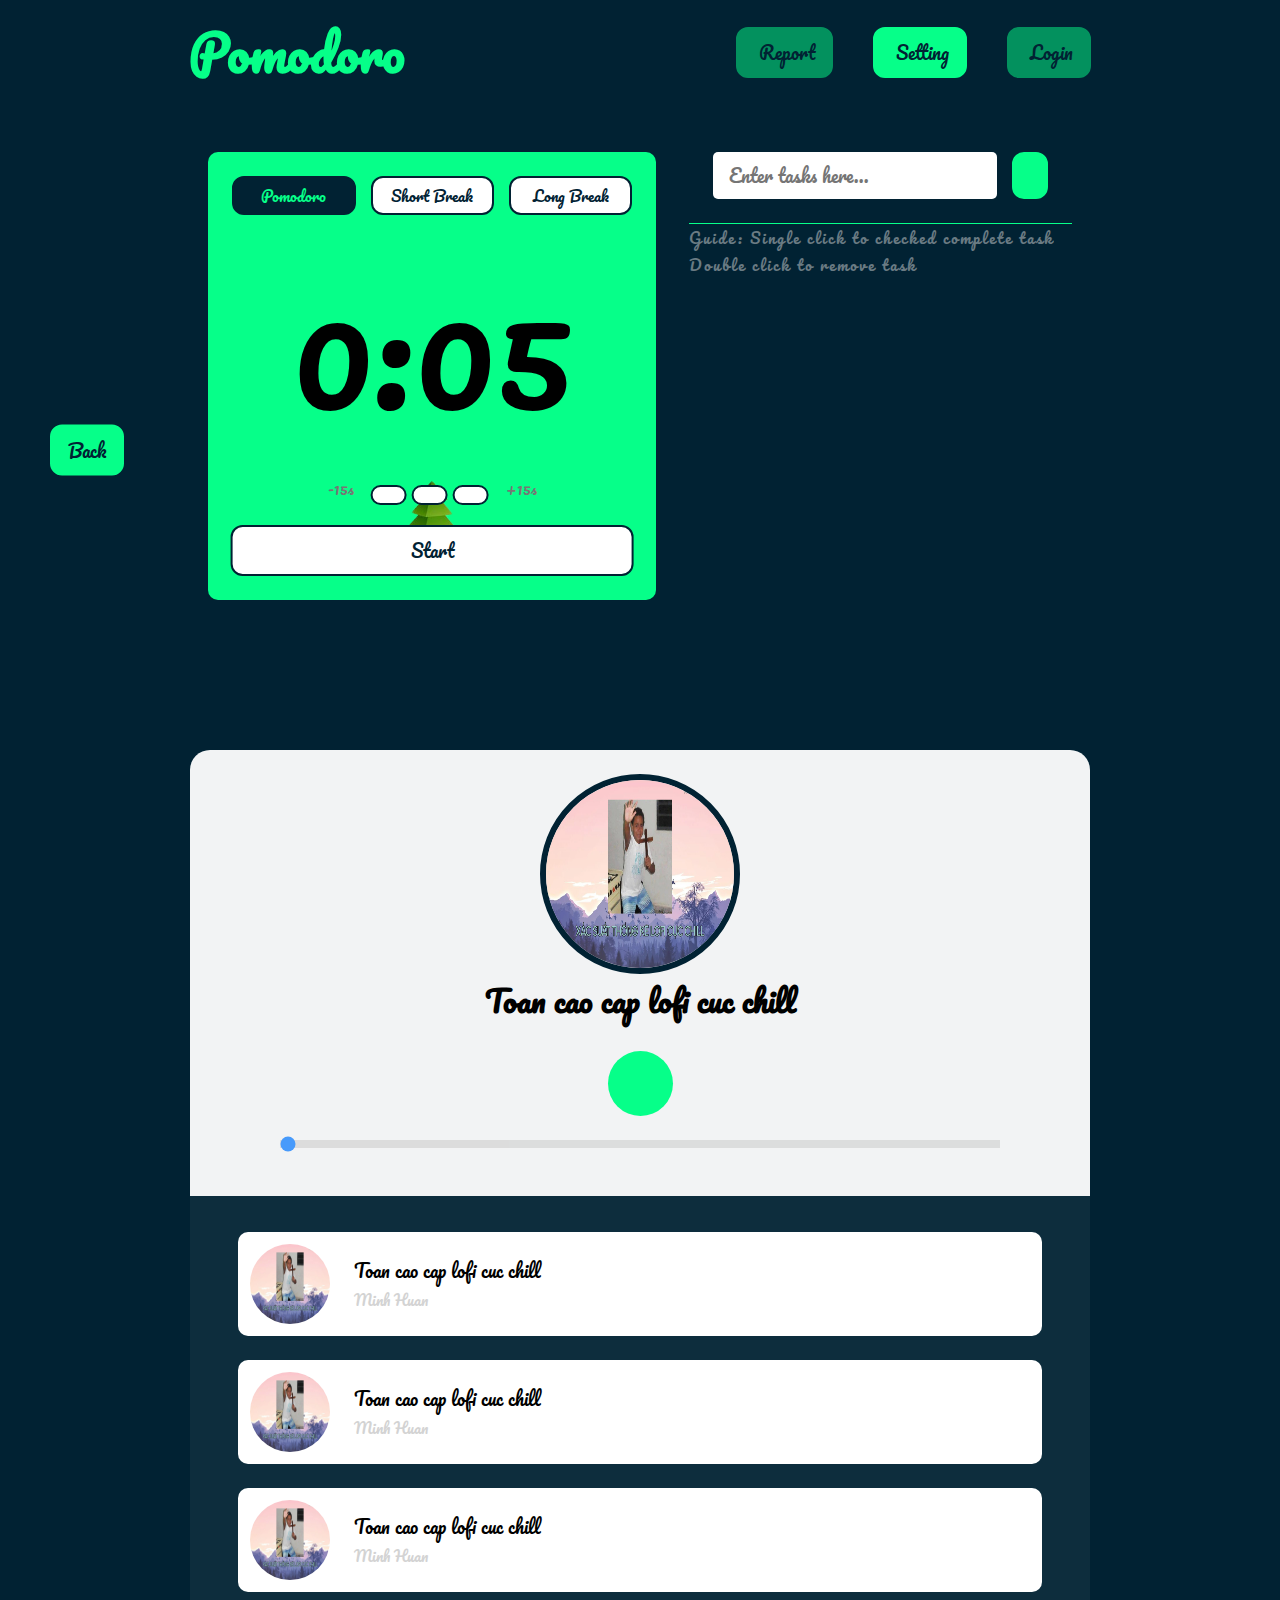
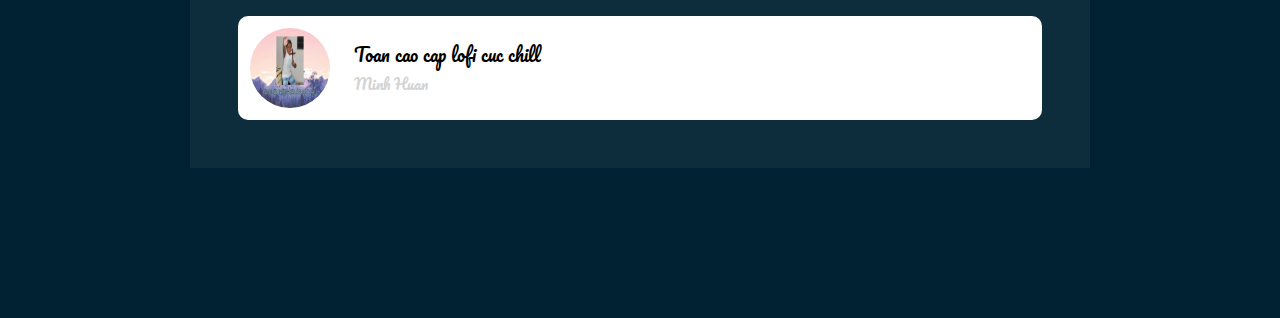
==== home.html @ ad9837d6 "first commit" ====
<!DOCTYPE html>
<html lang="en">

<head>
    <meta charset="UTF-8">
    <meta http-equiv="X-UA-Compatible" content="IE=edge">
    <meta name="viewport" content="width=device-width, initial-scale=1.0">
    <link rel="stylesheet" href="assets/css/base.css">
    <link rel="stylesheet" href="assets/css/home.css">
    <link rel="stylesheet" href="https://cdnjs.cloudflare.com/ajax/libs/font-awesome/6.4.0/css/all.min.css"
        integrity="sha512-iecdLmaskl7CVkqkXNQ/ZH/XLlvWZOJyj7Yy7tcenmpD1ypASozpmT/E0iPtmFIB46ZmdtAc9eNBvH0H/ZpiBw=="
        crossorigin="anonymous" referrerpolicy="no-referrer" />
    <title>Pomodoro</title>
</head>

<body>
    <div id="app">
        <div class="setting-section">
            <h1 class="app-heading">Pomodoro</h1>
            <ul class="setting-list">
                <li class="setting-item report-btn btn btn-primary coming-soon">
                    <i class="fa-solid fa-chart-simple"></i>
                    Report
                </li>
                <li class="setting-item setting-btn btn btn-primary">
                    <i class="fa-solid fa-gear"></i>
                    Setting
                </li>
                <li class="setting-item login-btn btn btn-primary coming-soon">
                    <i class="fa-solid fa-user"></i>
                    Login
                </li>
            </ul>
        </div>

        <div class="main-container container">
            <div class="main-section">
                <div class="timer-section">
                    <ul class="timer-option-list">
                        <li class="timer-option-item btn btn-light">Pomodoro</li>
                        <li class="timer-option-item btn btn-light">Short Break</li>
                        <li class="timer-option-item btn btn-light">Long Break</li>
                    </ul>
                    <div class="timer-view"></div>
                    <div class="timer-image">
                        <img src="assets/img/tree.png" alt="">
                    </div>
                    <div class="timer-controller">
                        <div class="controller-group">
                            <span>-15s</span>
                            <button class="backward-btn control-btn btn btn-light">
                                <i class="fa-solid fa-backward"></i>
                            </button>
                            <button class="pause-btn control-btn btn btn-light">
                                <i class="fa-solid fa-pause"></i>
                            </button>
                            <button class="forward-btn control-btn btn btn-light">
                                <i class="fa-solid fa-forward"></i>
                            </button>
                            <span>+15s</span>
                        </div>
                        <button class="start-btn control-btn btn btn-light full-width">Start</button>
                    </div>
                </div>
                <div class="tasks-section">
                    <div class="tasks-heading">
                        <input type="text" class="tasks-input input input-light" placeholder="Enter tasks here...">
                        <button class="tasks-submit-btn btn btn-primary">
                            <i class="fa-solid fa-arrow-down"></i>
                        </button>
                    </div>
                    <p class="tasks-guide">
                        Guide: Single click to checked complete task <br/>
                        Double click to remove task</p>
                    <ul class="tasks-list">
                    </ul>
                </div>
            </div>
        </div>

        <div class="audio-container container">
            <div class="audio-section">
                <div class="audio-heading">
                    <div class="audio-center">
                        <img src="assets/img/audioDemo.jpg" class="audio-image" alt="Song image">
                        <h2 class="audio-title">Toan cao cap lofi cuc chill</h2>
                    </div>
                    <div class="audio-controller">
                        <i class="fa-solid fa-shuffle"></i>
                        <i class="fa-solid fa-backward-step"></i>
                        <div class="play-control">
                            <i class="play-control-btn pause-btn hidden fa-solid fa-pause"></i>
                            <i class="play-control-btn play-btn fa-solid fa-play"></i>
                        </div>
                        <i class="fa-solid fa-forward-step"></i>
                        <i class="fa-solid fa-repeat"></i>
                    </div>
                    <input id="progress" class="progress" type="range" value="0" step="1" min="0" max="100">
                    <audio src=""></audio>
                </div>
                <ul class="audio-playlist">
                    <li class="playlist-item">
                        <img src="assets/img/audioDemo.jpg" class="playlist-item-img" alt="">
                        <div>
                            <p class="playlist-item-title">Toan cao cap lofi cuc chill</p>
                            <p class="playlist-item-author">Minh Huan</p>
                        </div>
                    </li>
                    <li class="playlist-item">
                        <img src="assets/img/audioDemo.jpg" class="playlist-item-img" alt="">
                        <div>
                            <p class="playlist-item-title">Toan cao cap lofi cuc chill</p>
                            <p class="playlist-item-author">Minh Huan</p>
                        </div>
                    </li>
                    <li class="playlist-item">
                        <img src="assets/img/audioDemo.jpg" class="playlist-item-img" alt="">
                        <div>
                            <p class="playlist-item-title">Toan cao cap lofi cuc chill</p>
                            <p class="playlist-item-author">Minh Huan</p>
                        </div>
                    </li>
                    <li class="playlist-item">
                        <img src="assets/img/audioDemo.jpg" class="playlist-item-img" alt="">
                        <div>
                            <p class="playlist-item-title">Toan cao cap lofi cuc chill</p>
                            <p class="playlist-item-author">Minh Huan</p>
                        </div>
                    </li>
                </ul>

            </div>
        </div>
        <a href="index.html" class="redirect-btn btn btn-primary">
            Back
        </a>
    </div>
    <div class="setting-modal modal">
        <div class="modal-overlay setting-modal-overlay"></div>
        <div class="modal-content">
            <div class="modal-main">
                <h2 class="modal-title">Setting</h2>
                <div class="modal-group">
                    <div class="modal-head">
                        <i class="fa-solid fa-clock"></i>
                        <h3 class="modal-heading">Timer (Seconds)</h3>
                    </div>
                    <div class="modal-body">
                        <ul class="timer-setting-list">
                            <li class="timer-setting-item">
                                <label for="pomodoro-time-input">Pomodoro</label>
                                <input required class="timer-setting-input" id="pomodoro-time-input" type="number" name="" min="0" max="180" id="">
                            </li>
                            <li class="timer-setting-item">
                                <label for="sBreak-time-input">Short Break</label>
                                <input required class="timer-setting-input" id="sBreak-time-input" type="number" name="" min="0" max="180" id="">
                            </li>
                            <li class="timer-setting-item">
                                <label for="lBreak-time-input">Long Break</label>
                                <input required class="timer-setting-input" id="lBreak-time-input" type="number" name="" min="0" max="180" id="">
                            </li>
                        </ul>
                    </div>
                </div>
                <button class="setting-modal-btn btn btn-contrast">OK</button>
            </div>
        </div>
    </div>

    <script src="assets/js/home.js"></script>
</body>

</html>
---- assets/css/base.css ----
@import url('https://fonts.googleapis.com/css2?family=Pacifico&display=swap');
@import url('https://fonts.googleapis.com/css2?family=Londrina+Outline&display=swap');
:root {
    --primary: #06ff89;
    --primary-contrast: #012233;
    --black: #000;
    --white: #fff;
    --text: #797575;
    --border: #fefefe;
    --btn-df-bg: #ccc;
    --background: #012233;

    --title-lg-fs: 10rem;
    --title-fs: 8rem;
    --heading-fs: 5rem;
    --subheading-fs: 2.4rem;
    --text-fs: 1.8rem;
    --text-sm-fs: 1.5rem;
    --text-lg-fs: 2rem;
}


* {
    padding: 0;
    margin: 0;
    box-sizing: border-box;
}

html {
    font-family: 'Pacifico', cursive;
    font-size: 62.5%;
}

body {
    font-size: 2rem;
}

ul {
    list-style: none;
}

a[href] {
    text-decoration: none;
    color: var(--text);
}

.modal {
    position: fixed;
    inset: 0;
    z-index: 9999;
    display: none;
    justify-content: center;
    align-items: center;
  }
  .modal-overlay {
    position: absolute;
    inset: 0;
    background-color: rgba(0, 0, 0, 0.2);
    cursor: pointer;
  }
  .modal-content {
    background-color: white;
    width: 100%;
    max-width: 500px;
    border-radius: 12px;
    position: relative;
    z-index: 10;
    padding: 30px;
  }

  .modal-main {
    overscroll-behavior-y: contain;

  }

.btn {
    font-family: 'Pacifico', cursive;
    padding: 8px 16px;
    border-radius: 12px;
    background-color: var(--btn-df-bg);
    border: 2px solid var(--btn-df-bg);
    transition: all 0.5s;
    cursor: pointer;
    font-size: var(--text-fs);
}

.btn:hover {
    background-color: var(--white);
}

.btn.full-width {
    width: 100%;
}

.btn.btn-primary {
    background-color: var(--primary);
    color: var(--primary-contrast);
    border-color: var(--primary);
}

.btn.btn-light {
    background-color: var(--white);
    color: var(--primary-contrast);
    border-color: var(--primary-contrast);
}

.btn.btn-contrast {
    background-color: var(--primary-contrast);
    color: var(--primary);
    border-color: var(--primary-contrast);
}

.btn.btn-primary:hover {
    background-color: var(--primary-contrast);
    color: var(--primary);
}

.btn.btn-contrast:hover {
    background-color: var(--primary);
    color: var(--primary-contrast);
}

.btn.btn-light:hover {
    background-color: var(--primary-contrast);
    color: var(--primary);
}

.input {
    border: none;
    padding: 8px 16px;
    font-size: var(--text-fs);
    border-radius: 5px;
    font-family: 'Pacifico', cursive;
}

.input.input-light {
    background-color: var(--white);
    color: var(--primary-contrast);
    border-color: var(--primary-contrast);
}

.container {
    width: 100%;
    display: flex;
    min-height: 20vh;
    flex-direction: column;
    align-items: center;
    justify-content: center;
}

.title {
    font-size: var(--title-fs);
    color: var(--primary);
    margin-bottom: 40px;
}

.heading {
    font-size: var(--heading-fs);
    color: var(--primary);
    margin-bottom: 20px;
}

.redirect-btn {
    position: absolute;
    top: 50%;
    left: 50px;
    transform: translateY(-50%);
}

.container.full-h {
    height: 100vh;
}

#app {
    min-height: 100vh;
    background-color: var(--background);
}
---- assets/css/home.css ----
.app-heading {
    color: var(--primary);
    font-size: var(--heading-fs);
}

/* ----------------------- Setting Section ------------------------- */

.setting-section {
    padding: 8px 24px;
    display: flex;
    justify-content: space-around;
    align-items: center;
}

.setting-list {
    display: flex;
    column-gap: 40px;
}

.setting-item {
    font-size: var(--text-fs);
}

.setting-item i {
    margin-right: 5px;
}

.setting-item.coming-soon {
    opacity: 0.5;
    cursor: default;
    background-color: var(--primary) !important;
    color: var(--primary-contrast) !important;
}

/* ------------------------- Main Section --------------------------- */

.main-section {
    margin-top: 48px;
    width: 70%;
    aspect-ratio: 1/0.5;
    display: flex;
    justify-content: space-around;
    align-items: flex-start;
}

.timer-section {
    position: relative;
    background-color: var(--primary);
    height: 100%;
    max-height: 600px;
    aspect-ratio: 1/1;
    border-radius: 10px;
    padding: 24px;
}

.timer-option-list {
    display: flex;
    justify-content: space-around;
    align-items: center;
    column-gap: 15px;

}

.timer-option-item {
    width: calc(100%/3);
    background-color: var(--primary-contrast);
    color: var(--primary);
    padding: 4px 8px;
    font-size: var(--text-sm-fs);
    text-align: center;
}

.timer-option-item.active {
    background-color: var(--primary-contrast);
    color: var(--primary);
}

.timer-view {
    font-size: 15rem;
    text-align: center;
}

.timer-image {
    display: flex;
    justify-content: center;
}

.timer-image img {
    width: 15%;
}

.timer-image img {
    margin-bottom: 8px;
}

.timer-controller {
    display: flex;
    flex-direction: column;
    align-items: center;
    row-gap: 20px;
    width: 90%;
    position: absolute;
    bottom: 24px;
    right: 50%;
    transform: translateX(50%);
}

.controller-group span {
    color: var(--text);
    margin: 12px;
    cursor: default;
    font-size: var(--text-sm-fs);
}

.control-btn.clicked {
    background-color: var(--primary-contrast);
    color: var(--primary);
}

/* -------------------- Tasks Section ----------------- */
.tasks-heading {
    /* background-color: gray; */
    padding: 0 24px 24px 24px;
    border-bottom: 1px solid var(--primary);
    display: flex;
    column-gap: 15px;
    
}

.tasks-list {
    list-style-type: disc;
    color: var(--white);
    margin-top: 24px;
    padding: 24px;
    border-radius: 10px;
}

.tasks-item {
    padding: 24px;
    font-size: var(--text-fs);
    letter-spacing: 2px;
    cursor: pointer;
    user-select: none;
}

.tasks-item.checked {
    text-decoration: line-through;
}

.tasks-guide {
    font-size: var(--text-sm-fs);
    color: #d3d3d3;
    opacity: 0.5;
    letter-spacing: 2px;
}

/* ------------------------ Audio Section ------------------ */
.audio-section {
    margin-top: 150px;
    margin-bottom: 150px;
}

.audio-heading {
    background-color: rgba(255,255,255, 0.95);
    width: 900px;
    display: flex;
    flex-direction: column;
    align-items: center;
    justify-content: center;
    border-top-left-radius: 20px;
    border-top-right-radius: 20px;
    padding-bottom: 48px;

}

.audio-center {
    display: flex;
    flex-direction: column;
    align-items: center;
    justify-content: center;
    padding: 24px;
    border-radius: 15px;
}

.audio-image {
    width: 200px;
    height: 200px;
    border-radius: 50%;
    border: 6px solid var(--primary-contrast);
}

.audio-controller {
    display: flex;
    width: 50%;
    align-items: center;
    justify-content: space-around;
    font-size: 2.4rem;
    padding-bottom: 24px;

}

.play-control {
    width: 6.5rem;
    height: 6.5rem;
    display: flex;
    align-items: center;
    justify-content: center;
    border-radius: 50%;
    background-color: var(--primary);
    color: var(--primary-contrast);
}

.play-control-btn.hidden {
    display: none;
}

.progress {
    width: 80%;
    -webkit-appearance: none;
    height: 8px;
    background: #d3d3d3;
    outline: none;
    opacity: 0.7;
    -webkit-transition: 0.2s;
    transition: opacity 0.2s;
}

.audio-playlist {
    background-color: rgba(255,255,255,0.05);
    padding: 12px 48px 48px;
}

.playlist-item {
    margin-top: 24px;
    padding: 12px;
    background-color: var(--white);
    border-radius: 10px;
    display: flex;
    align-items: center;
    column-gap: 24px;
    transition: color 0.4s linear;
    cursor: pointer;
    position: relative;
    z-index: 1;
    overflow: hidden;
}

.playlist-item:hover .playlist-item-author {
    color: var(--white);
}

.playlist-item:hover::before {
    transform: scaleX(1);
}


.playlist-item::before {
    content: "";
    position: absolute;
    left: 0;
    right: 0;
    width: 100%;
    height: 100%;
    background-color: var(--primary);
    z-index: -1;
    transition: transform 1s;
    transform-origin: 0 0;
    transition-timing-function: cubic-bezier(0.5, 1.6, 0.4, 0.7);
    transform: scaleX(0);
}

.playlist-item-img {
    width: 80px;
    height: 80px;
    border-radius: 50%;
}

.playlist-item-title {
    font-size: var(--text-fs);
}

.playlist-item-author {
    font-size: var(--text-sm-fs);
    color: #d3d3d3;
}

/* ---------------------------- Setting Modal Section ------------------------ */
.modal-title {
    color: var(--primary-contrast);
    margin-bottom: 24px;
    padding-bottom: 8px;
    border-bottom: 1px solid #d4d4d4;
}

.modal-group {
    padding-bottom: 48px;
    border-bottom: 1px solid #d4d4d4;
}

.modal-head {
    display: flex;
    align-items: center;
    margin-bottom: 8px;
}

.modal-body {

}

.timer-setting-list {
    display: flex;
    align-items: center;
}

.timer-setting-item {

}

.timer-setting-input {
    background-color: #efefef;
    padding: 8px;
    border-radius: 8px;
    font-family: 'Pacifico', cursive;
    border: none;
    font-size: var(--text-fs);
}

.setting-modal-btn {
    margin-top: 12px;
    float: right;    
}
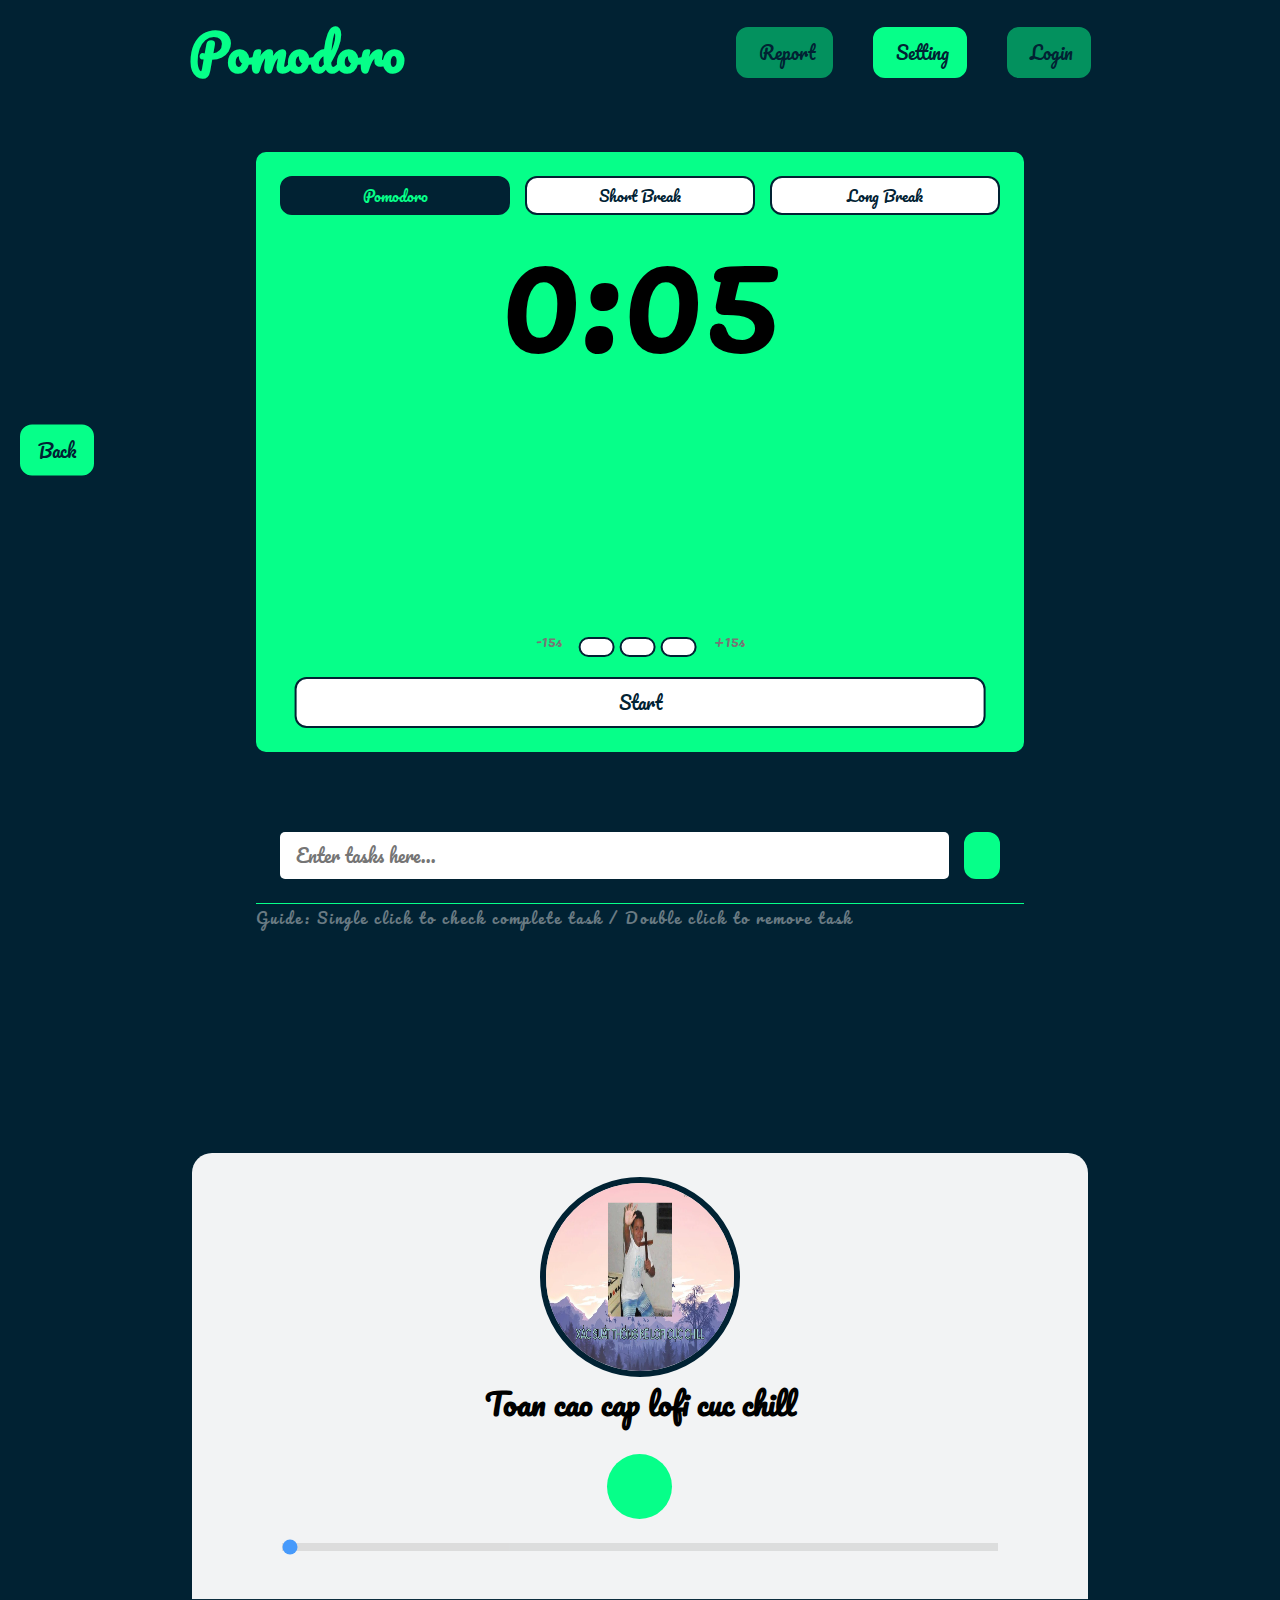
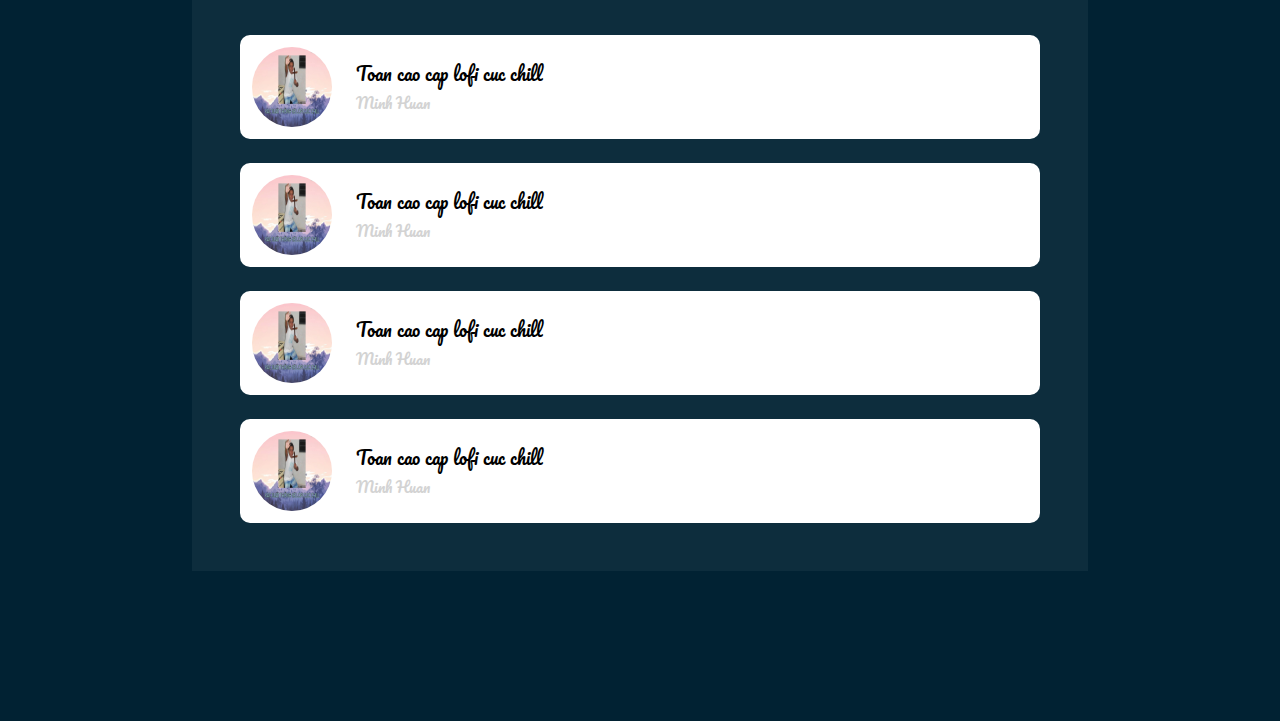
==== commit 28995b6f: "responsive added" ====
--- a/home.html
+++ b/home.html
@@ -31,6 +31,9 @@
                     Login
                 </li>
             </ul>
+            <div class="menu-bar">
+                <i class="fa-solid fa-bars"></i>
+            </div>
         </div>
 
         <div class="main-container container">
@@ -42,9 +45,6 @@
                         <li class="timer-option-item btn btn-light">Long Break</li>
                     </ul>
                     <div class="timer-view"></div>
-                    <div class="timer-image">
-                        <img src="assets/img/tree.png" alt="">
-                    </div>
                     <div class="timer-controller">
                         <div class="controller-group">
                             <span>-15s</span>
@@ -70,8 +70,7 @@
                         </button>
                     </div>
                     <p class="tasks-guide">
-                        Guide: Single click to checked complete task <br/>
-                        Double click to remove task</p>
+                        Guide: Single click to check complete task / Double click to remove task</p>
                     <ul class="tasks-list">
                     </ul>
                 </div>
--- a/assets/css/base.css
+++ b/assets/css/base.css
@@ -163,7 +163,7 @@
 .redirect-btn {
     position: absolute;
     top: 50%;
-    left: 50px;
+    left: 20px;
     transform: translateY(-50%);
 }
 
--- a/assets/css/home.css
+++ b/assets/css/home.css
@@ -32,15 +32,27 @@
     color: var(--primary-contrast) !important;
 }
 
+.menu-bar {
+    display: none;
+    position: absolute;
+    right: 40px;
+    top: 50%;
+    transform: translateY(-50%);
+    cursor: pointer;
+    color: var(--primary);
+    font-size: var(--heading-fs);
+}
+
 /* ------------------------- Main Section --------------------------- */
 
 .main-section {
     margin-top: 48px;
-    width: 70%;
+    width: 60%;
     aspect-ratio: 1/0.5;
     display: flex;
     justify-content: space-around;
     align-items: flex-start;
+    column-gap: 80px;
 }
 
 .timer-section {
@@ -78,6 +90,7 @@
 .timer-view {
     font-size: 15rem;
     text-align: center;
+    line-height: 15rem;
 }
 
 .timer-image {
@@ -154,15 +167,25 @@
     letter-spacing: 2px;
 }
 
+.tasks-input {
+    flex: 1;
+} 
+
 /* ------------------------ Audio Section ------------------ */
 .audio-section {
     margin-top: 150px;
     margin-bottom: 150px;
+    display: flex;
+    width: 900px;
+    max-width: 70%;
+    flex-direction: column;
+    align-items: center;
+    justify-content: center;
 }
 
 .audio-heading {
     background-color: rgba(255,255,255, 0.95);
-    width: 900px;
+    width: 100%;
     display: flex;
     flex-direction: column;
     align-items: center;
@@ -228,6 +251,7 @@
 .audio-playlist {
     background-color: rgba(255,255,255,0.05);
     padding: 12px 48px 48px;
+    width: 100%;
 }
 
 .playlist-item {
@@ -330,4 +354,77 @@
     float: right;    
 }
 
-
+/* ---------------------------- Responsive for medium screen device ---------------------------------- */
+@media screen and (max-width: 1400px) and (min-width: 768px) {
+    .main-section {
+        flex-direction: column;
+        align-items: normal;
+        row-gap: 80px;
+    }
+}
+
+/* ------------------------------ Responsive for small screen device --------------------------------- */
+@media screen and (max-width: 768px) {
+    .main-section {
+        flex-direction: column;
+        align-items: normal;
+        row-gap: 80px;
+        width: 100%;
+        aspect-ratio: none;
+        height: 800px;
+    }
+
+    .setting-section {
+        justify-content: space-between;
+        position: relative;
+        overflow: hidden;
+    }
+
+    .audio-section {
+        max-width: 100%;
+    }
+
+    .audio-controller {
+        width: 100%;
+    }
+
+    .setting-list {
+        display: flex;
+        flex-direction: column;
+        width: 30%;
+        transform: translateX(140%);
+    }
+
+    .menu-bar {
+        display: block;
+    }
+
+    .tasks-heading {
+        display: flex;
+        flex-direction: column;
+        row-gap: 20px;
+    }
+
+    .tasks-submit-btn {
+        height: 40px;
+        display: flex;
+        align-items: center;
+        justify-content: center;
+    }
+
+    .timer-option-item {
+        height: 80px;
+        display: flex;
+        align-items: center;
+        justify-content: center;
+    }
+
+    .timer-view {
+        font-size: 10rem;
+        line-height: 10rem;
+    }
+
+    .redirect-btn {
+        display: none;
+    }
+}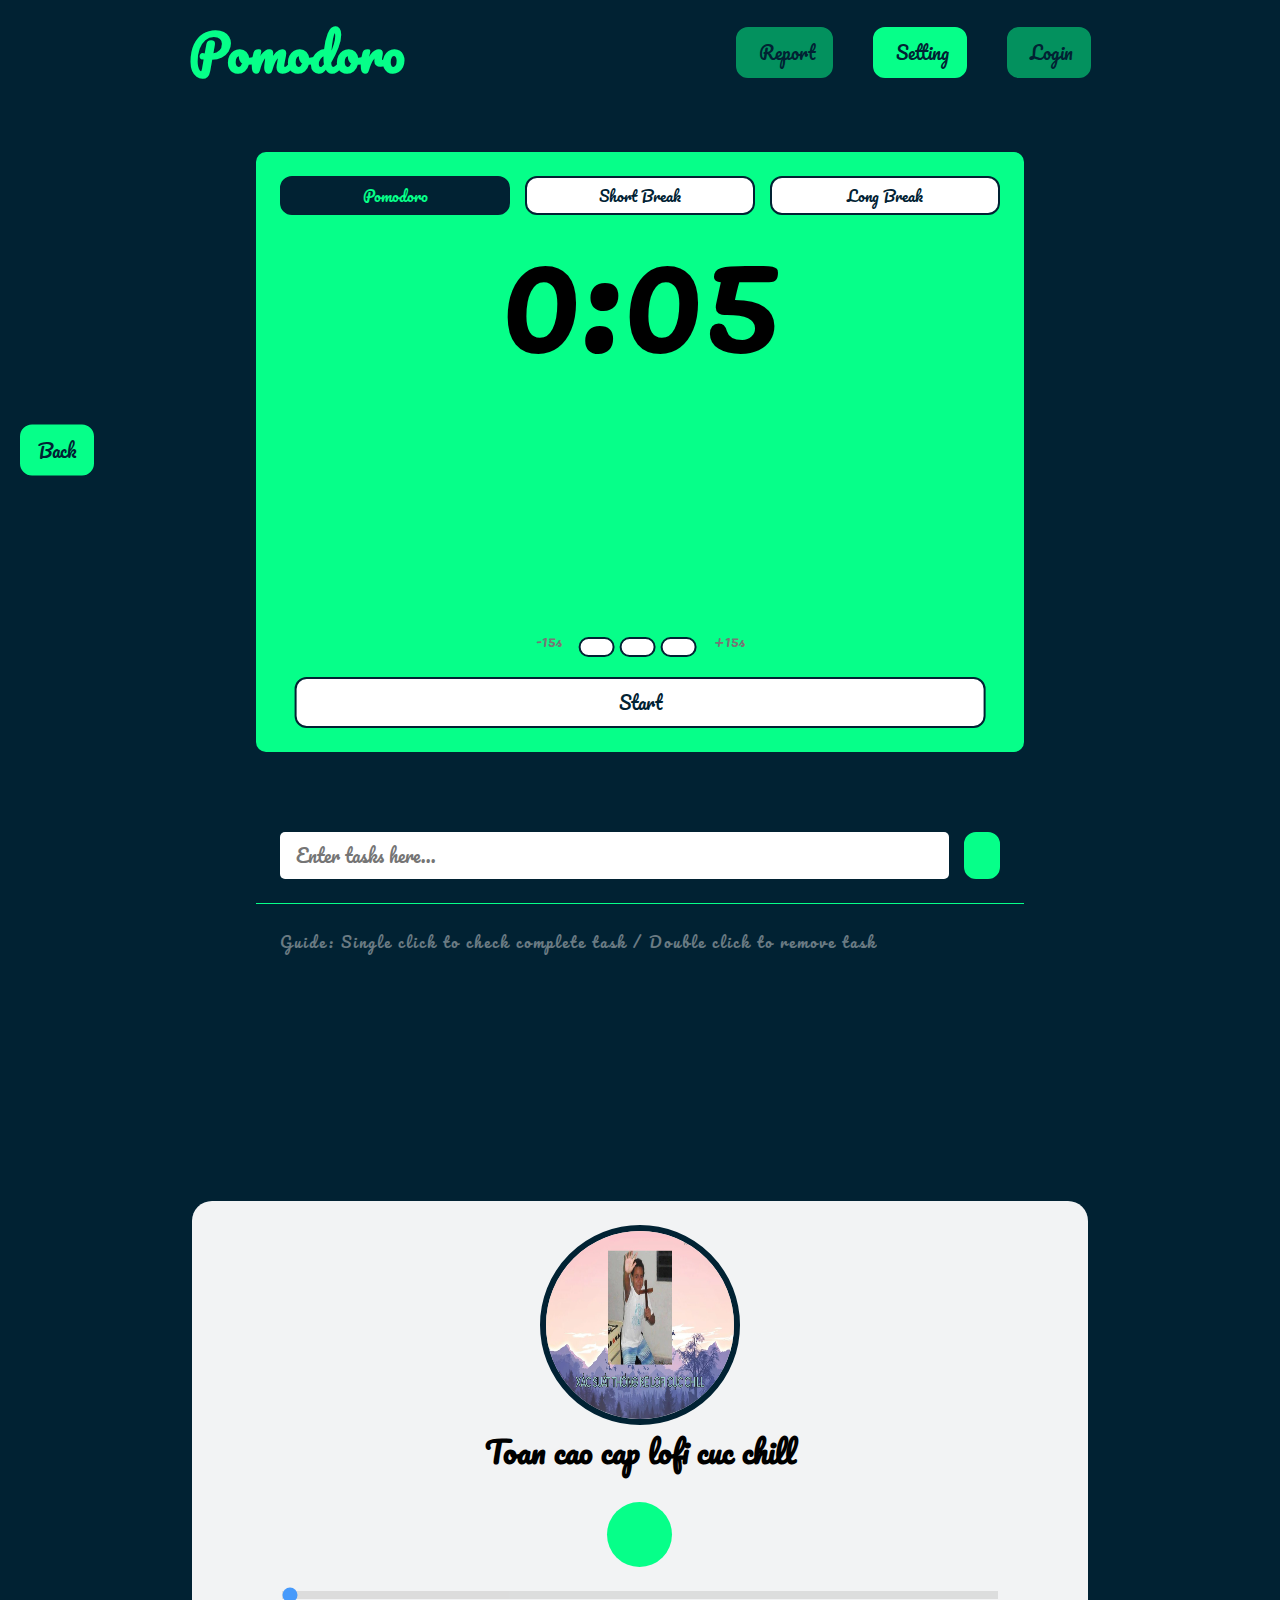
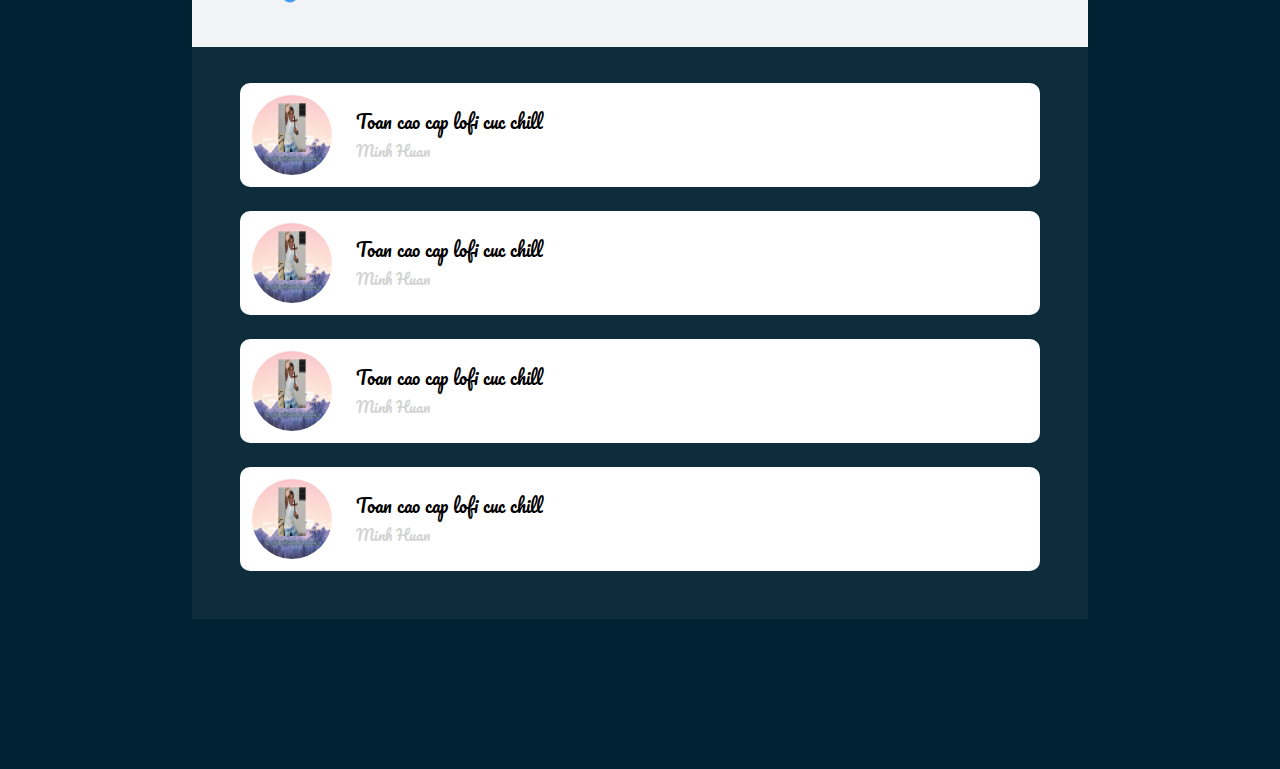
==== commit 47fb421d: "responsive update" ====
--- a/home.html
+++ b/home.html
@@ -29,6 +29,9 @@
                 <li class="setting-item login-btn btn btn-primary coming-soon">
                     <i class="fa-solid fa-user"></i>
                     Login
+                </li>
+                <li class="setting-item back-btn">
+                    <i class="fa-solid fa-arrow-right"></i>
                 </li>
             </ul>
             <div class="menu-bar">
@@ -167,6 +170,7 @@
     </div>
 
     <script src="assets/js/home.js"></script>
+    <script src="assets/js/responsive.js"></script>
 </body>
 
 </html>--- a/assets/css/home.css
+++ b/assets/css/home.css
@@ -23,6 +23,19 @@
 
 .setting-item i {
     margin-right: 5px;
+}
+
+.back-btn {
+    display: none;
+    align-items: center;
+    justify-content: center;
+    color: var(--primary);
+    padding: 20px;
+    cursor: pointer;
+}
+
+.back-btn i {
+    font-size: var(--text-fs);
 }
 
 .setting-item.coming-soon {
@@ -165,6 +178,7 @@
     color: #d3d3d3;
     opacity: 0.5;
     letter-spacing: 2px;
+    padding: 24px;
 }
 
 .tasks-input {
@@ -378,6 +392,8 @@
         justify-content: space-between;
         position: relative;
         overflow: hidden;
+        padding: 8px 0;
+        padding-left: 12px;
     }
 
     .audio-section {
@@ -391,13 +407,25 @@
     .setting-list {
         display: flex;
         flex-direction: column;
-        width: 30%;
+        width: 40%;
+        z-index: 1;
         transform: translateX(140%);
+    }
+
+    .setting-item {
+        border-radius: 0;
+        font-size: 1.2rem;
     }
 
     .menu-bar {
         display: block;
-    }
+        transition: all 0.25s linear;
+    }
+
+    .back-btn {
+        display: flex;
+    }
+    
 
     .tasks-heading {
         display: flex;
